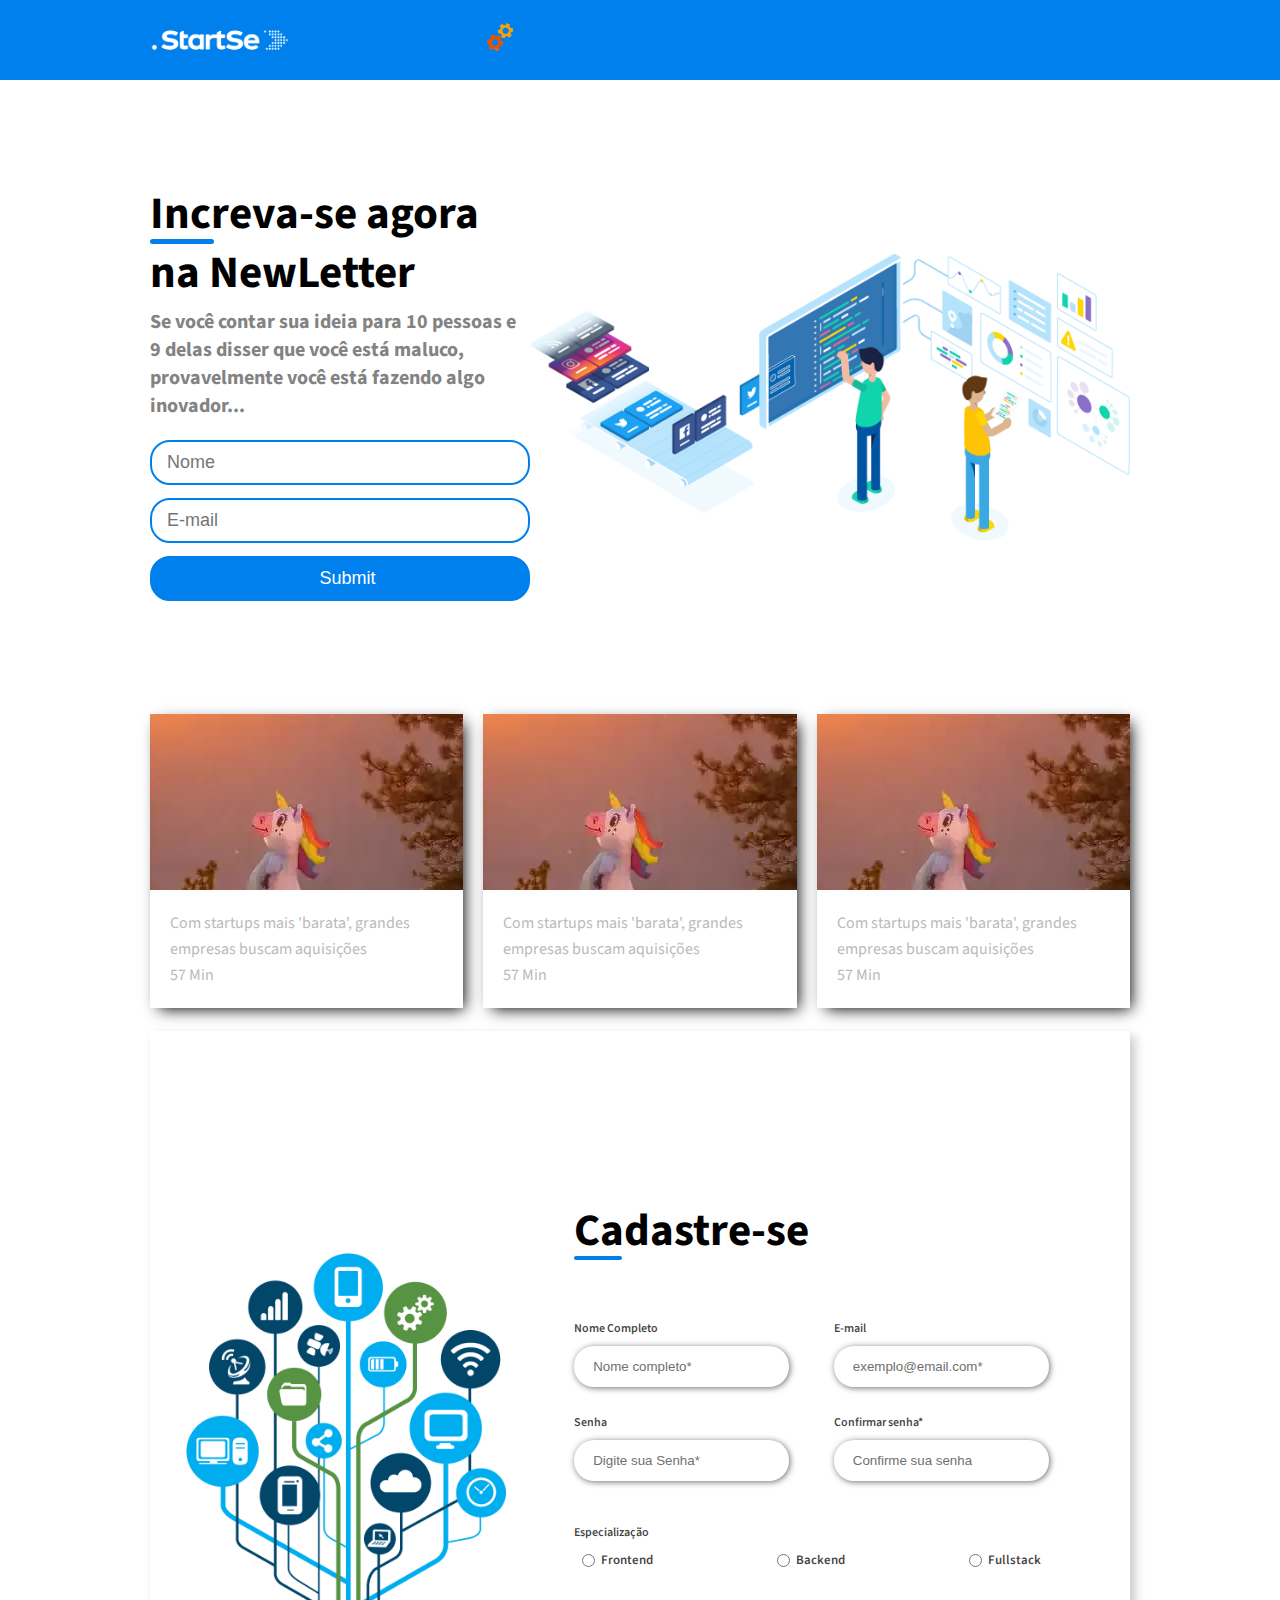
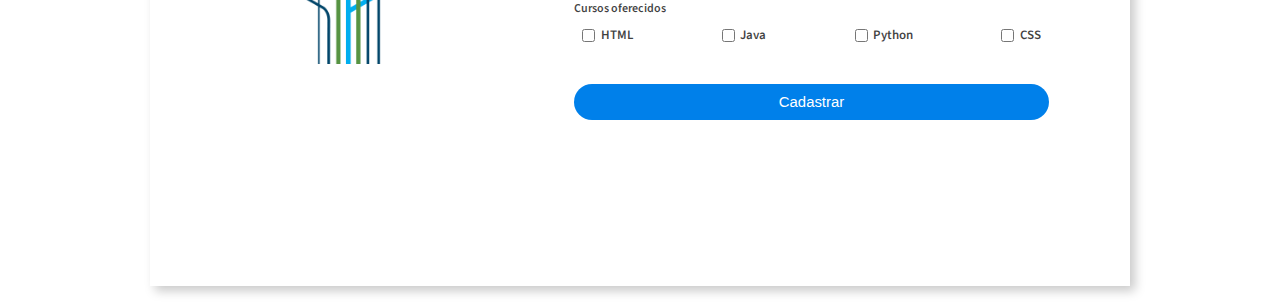
==== index.html @ c7c08594 "first commit" ====
<!DOCTYPE html>
<html lang="pt-br">

<head>
    <meta charset="UTF-8">
    <meta http-equiv="X-UA-Compatible" content="IE=edge">
    <meta name="viewport" content="width=device-width, initial-scale=1.0">
    <link rel="stylesheet" href="css/style.css" type="text/css">
    <link rel="stylesheet" href="css/responsive.css" type="text/css">
    <link rel="shortcut icon" type="imagem/x-icon" href="icon/icon2.gif">
    <title>StartSe Projeto Site</title>
</head>

<body>

    <header>
        <div class="container">
            <img src="./img/logo startse2.png" alt="logo">

            <div class="img2">
                <img src="./icon/icon2.gif" alt="logo">
            </div>

            <div class="menu-section">
                <div class="container-menu">
                    <input type="checkbox" id="checkbox-menu">
                    <label class="menu-button-conteiner" for="checkbox-menu">
                        <span></span>
                        <span></span>
                        <span></span>
                    </label>
                    <nav>
                        <ul>
                            <li>
                                <a href="#">Home</a>
                            </li>
                            <li>
                                <a href="#">Artigos</a>
                            </li>
                            <li>
                                <a href="#">Contato</a>
                            </li>
                        </ul>
                    </nav>
                </div>
            </div>
        </div>
    </header>

    <main>
        <div class="container-main">
            <div>
                <h2><span>Increva-se agora</span></h2>
                <h2>na NewLetter</h2>
                <h3>
                    Se você contar sua ideia para 10 pessoas e 9 delas disser que você está maluco, provavelmente você
                    está fazendo algo inovador...
                </h3>

                <form class="form-main">
                    <!--placeholder texto que fica no campo e quando clica ele some e começa do zero -->
                    <input type="text" placeholder="Nome">
                    <input type="email" placeholder="E-mail">
                    <input type="submit" placeholder="Enviar">
                </form>
            </div>
            <img src="./img/test2.png" alt="">
        </div>
    </main>

    <section class="cards">
        <div class="card">
            <div class="image">
                <img src="./img/unicornio.webp">
            </div>

            <div class="content">
                <p class="title text--medium">
                    Com startups mais 'barata', grandes empresas buscam aquisições
                </p>

                <div class="info">
                    <p class="text--medium">57 Min</p>
                </div>
            </div>
        </div>

        <div class="card">
            <div class="image">
                <img src="./img/unicornio.webp">
            </div>

            <div class="content">
                <p class="title text--medium">
                    Com startups mais 'barata', grandes empresas buscam aquisições
                </p>

                <div class="info">
                    <p class="text--medium">57 Min</p>
                </div>
            </div>
        </div>

        <div class="card">
            <div class="image">
                <img src="./img/unicornio.webp">
            </div>

            <div class="content">
                <p class="title text--medium">
                    Com startups mais 'barata', grandes empresas buscam aquisições
                </p>

                <div class="info">
                    <p class="text--medium">57 Min</p>
                </div>
            </div>
        </div>
    </section>



    <!-- Desafio -->










    <section id="conteiner-register">

        <div class="container-box">
            <div class="form-img">
                <img src="./img/cadastro1.png" alt="">
            </div>

            <div class="form">

                <form action="#">
                    <div class="form-title">

                        <div class="title">
                            <h2>Cadastre-se</h2>

                        </div>

                    </div>

                    <div class="input-group">

                        <div class="input-box">
                            <label for="fullname">Nome Completo</label>
                            <input type="text" name="fullname" id="fullname" placeholder="Nome completo*" required>
                        </div>

                        <div class="input-box">
                            <label for="email">E-mail</label>
                            <input type="email" name="email" id="email" placeholder="exemplo@email.com*" required>
                        </div>

                        <div class="input-box">
                            <label for="password">Senha</label>
                            <input type="password" name="password" id="password" placeholder="Digite sua Senha*"
                                required>
                        </div>

                        <div class="input-box">
                            <label for="Confirmpassword">Confirmar senha*</label>
                            <input type="password" id="Confirmpassword" name="Confirmpassword"
                                placeholder="Confirme sua senha" required>
                        </div>
                    </div>


                    <div class="radio-inputs">

                        <div class="radio-title">
                            <h6>Especialização</h6>
                        </div>

                        <div class="radio-group">

                            <div class="radio-input">
                                <input type="radio" id="frontend" name="dev-option">
                                <label for="frontend">Frontend</label>
                            </div>

                            <div class="radio-input">
                                <input type="radio" id="backend" name="dev-option">
                                <label for="backend">Backend</label>
                            </div>

                            <div class="radio-input">
                                <input type="radio" id="fullstack" name="dev-option">
                                <label for="fullstack">Fullstack</label>
                            </div>
                        </div>
                    </div>













                    <div class="checkbox-inputs">

                        <div class="checkbox-title">
                            <h6>Cursos oferecidos</h6>
                        </div>

                        <div class="checkbox-group">

                            <div class="checkbox-input">
                                <input type="checkbox" id="html" name="select">
                                <label for="html">HTML</label>
                            </div>

                            <div class="checkbox-input">
                                <input type="checkbox" id="java" name="select">
                                <label for="java">Java</label>
                            </div>

                            <div class="checkbox-input">
                                <input type="checkbox" id="python" name="select">
                                <label for="python">Python</label>
                            </div>

                            <div class="checkbox-input">
                                <input type="checkbox" id="css" name="select">
                                <label for="css">CSS</label>
                            </div>

                        </div>

                    </div>





















                    <!--
                    <div class="input-check">

                        <div class="title-check"> 
                            <h6>Curso oferecidos</h6>
                         </div>

                         <div class="radio-check">

                            <div class="check-input">
                               <input type="checkbox" name="tecnologia1" value="frontend" value="HTML">
                               <label for="tecnologia1">HTML+CSS</label>                                
                            </div>
                            
                             <div class="check-input">
                                <input type="checkbox" name="tecnologia3" value="frontend" value="Javascript">
                                <label for="tecnologia3">Javascript</label>                                
                             </div>                             
                             
                             <div class="check-input">
                                <input type="checkbox" name="tecnologia6" value="frontend" value="Python">
                                <label for="tecnologia5">Java+Python</label>                                
                             </div>
                             
                        </div>
                    </div>
                -->







                    <!--

                  <section class="teste">                    

                    <div class="info-check">
                        <input type="checkbox" required class="check-input">
                        <label class="check-label">Li e aceito termos de uso.</label>
                    </div>

                    
                  </section>

                  -->



                    <div class="button-register">
                        <button><a href="#">Cadastrar</a></button>
                    </div>

                </form>
            </div>
        </div>
    </section>



















</body>

</html>
---- css/style.css ----
@import url('https://fonts.googleapis.com/css2?family=Source+Sans+Pro:ital,wght@0,300;0,400;0,700;1,400&display=swap');
*{
    box-sizing: border-box;
    margin: 0;
    padding: 0;
    outline: 0;
}

html,
body {
    height: 100vh;
    font-family: "Source Sans Pro", 'sans-serif';
    text-rendering: optimizeLegibility;
    -webkit-font-smoothing: antialiased;    
} 

/*Header*/

header {
    background-color: #0080ed;
}

header .container{
    display: flex;
    align-items: center;
    justify-content: space-between;
    max-width: 980px;
    height: 80px;
    margin: auto;
}

header nav ul{
    display: flex;
}

header nav ul li {
    list-style: none;
}

header nav ul li a {
    text-decoration: none;
    color: white;
    text-transform: uppercase;
    font-size: 18px;
    padding: 24px;
    transition: all 250ms linear 0s;
}

header nav ul li a:hover {
    background: rgba(255,255,255,0.15);
}

header .container img{
    height: 30px;
}

header .container .img2 {         
    width: 450px;   
}

/* Main */
main {
    margin-bottom: 100px;
}

main .container-main{
    display: flex;
    align-items: center;
    justify-content: space-between;
    max-width: 980px;
    margin: 100px auto 0px auto;
}

h2{
    color: rgb(0,0,0);
    font-size: 45px;
    line-height: 50px;
    font-weight: bold;
    margin-top: 9px;
}

.container-main h2 span::after {
    content:'';
    display: flex;
    width: 4rem;
    height: 0.3rem;
    background-color: #0080ed;
    margin: 0 auto;
    position: absolute;
    border-radius: 10px;
}

h3{
    color: rgb(131,131,131);
    font-size: 20px;
    line-height: 28px;
    margin: 10px 0;
}

.form-main {
    margin-top: 20px;
}

.form-main input {
    width: 380px;
    padding-left: 15px;
    font-size: 18px;
    height: 45px;
    margin-bottom: 13px;
    border-radius: 20px;
    border: 2px solid #0080ed;
}
.form-main [type="submit"] {
    background-color: #0080ed;
    color: white;
}
.form-main [type="submit"]:hover {
    cursor: pointer;
}

main .container-main img{
    width: 600px;
}

/* Cards */

.cards {
    width: 90%;
    max-width: 980px;
    margin: auto;
    display: grid;
    grid-template-columns: repeat(auto-fit, minmax(250px, 1fr));
    grid-gap: 20px;
}

.text--medium{
    font-size: 16px;
    line-height: 26px;
    font-weight: 400;
    color: rgb(187,185,185);
}

.card{
    display: flex;
    flex-direction: column;
    cursor: pointer;
    box-shadow: 5px 5px 15px -4px #000000;
    transition: all 0.3s ease 0s;
}

.card:hover{
    transform: translateY(-7px);
}

.image {
    width: 100%;
    padding-top: 56.25%;
    overflow: hidden;
    position: relative;
}

.image img{
    position: absolute;
    border-radius: 10px;
    top: 50%;
    left: 50%;
    transform: translate(-50%, -50%);
}

.content {
    margin:20px;
}

.title{
    margin-bottom:0px;
}



















/* Desafio Cadastro */

#conteiner-register {
    height: 100vh;
    
    display: flex;
    justify-content: center;
    align-items: center;    
    font-family: "Source Sans Pro", sans-serif;
    text-rendering: optimizeLegibility;
    -webkit-font-smoothing: antialiased;    
    
}


/* container box*/

.container-box {
    width: 100%;
    height: 95vh;     
    display: flex;     
    align-items: center;
    max-width: 980px;    
    box-shadow: 5px 5px 10px rgba(0, 0, 0, .212);    
}

/* form img*/

.form-img {
    width: 40%;
    display: flex;
    justify-content: center;
    align-items: center;
    padding: 1rem;
}


/* tamanho da imagem form img*/


.form-img img {
    width: 20rem;
}

/* form centralizado*/

.form {
    width: 55%;
    display: flex;
    justify-content: center;
    align-items: center;
    flex-direction: column;
    background-color: #fff;
    padding: 2rem;
}



/* tible*/

.form-title {
    margin-bottom: 3rem;
    display: flex;
    justify-content: space-between;
    
}

/* efeito title*/
.form-title h2::after {
    content:'';
    display: block;
    width: 3rem;
    height: 0.3rem;
    background-color: #0080ed;
    margin: 0 auto;
    position: absolute;
    border-radius: 10px;
}

/* input group */
.input-group {
    display: flex;
    flex-wrap: wrap;
    justify-content: space-between;
    padding: 1rem 0;
}

/* espaçamentos dos input group */

.input-box {
    display: flex;
    flex-direction: column;
    margin-bottom: 1.1rem;

}

.input-box input {
    margin: 0.6rem 0;
    padding: 0.8rem 1.2rem;
    border:#707070;
    border-radius: 20px;
    box-shadow: 1px 1px 6px #707072; 
}

/* cor de dentro dos input group */

.input-box input:hover {
    background-color: #eeeeee71;
}

/* cor das bordas em volta dos input group*/

.input-box input:focus-visible {
    outline: 1px solid #0080ea;
}

.input-group label, 
.radio-title h6,
.checkbox-title h6 {
    font-size: 0.75rem;
    font-weight: 600;
    color: #000000c0;
}



.input-box input::placeholder {
    color: #707070;
}



    
 /* Radio */  
   
.radio-group {
    display: flex;
    justify-content: space-between;
    margin-top: 0.62em;
    padding: 0 0.5rem;
}

.radio-input {
    display: flex;
    align-items: center;
}



.radio-input input {
    margin-right: 0.35rem;

}

.radio-input  label {
    font-size: 0.81rem;
    font-weight: 600;
    color: #000000c0;
}

/* Espaçamento Checkbox*/
.checkbox-inputs {
    margin-top: 1.9em;
}

/* Checkbox*/

.checkbox-group {
    display: flex;
    justify-content: space-between;
    margin-top: 0.6em;
    padding: 0 0.5rem;
}

.checkbox-input {
    display: flex;
    align-items: center;
}



.checkbox-input input {
    margin-right: 0.35rem;

}

.checkbox-input  label {
    font-size: 0.81rem;
    font-weight: 600;
    color: #000000c0;
}


/* Botão*/

.button-register button {
    width: 100%;
    margin-top: 2.5rem;
    border: none;
    background-color: #0080ea;
    padding: 0.62rem;
    border-radius: 20px;
    cursor: pointer;
}

.button-register button:hover {
    background-color: #0080ed;
}

.button-register button a {
    text-decoration: none;
    font-size: 0.93rem;
    font-weight: 500;
    color: #fff;

}
---- css/responsive.css ----
@media (max-width: 1000px){
    main .container-main div{
        margin: auto;
    }
    main .container-main img{
        display: none;
    }   

    h2 {
        margin-left: 50px;
    }
    div h3 {
        margin-left: 50px;
    }
    .form-main{
        display: flex;
        align-items: center;
        width: 100%;
        padding-top: 30px;
        text-align: center;
        flex-direction: column;
    }
    input {
        margin:12px;
    }
}

@media (min-height: 631px) {
    .container-menu{
        display: none;
    }
}
@media (max-width: 1000px) {
    .container {
        padding: 0px 20px;
    }
}
@media (max-width: 630px) {
    nav {
        display: none;
    }
    main .container-menu img{
        display: none;
    }
    .container-menu{
        height: 100%;
        display:flex;
        align-items: center;
        justify-content: center;
    }

    #checkbox-menu {
        position: absolute;
        opacity: 0;
    }

    label{
        cursor: pointer;
        position: relative;
        display: block;
        height: 22px;
        width: 30px;
    }

    label span{
        position: absolute;
        display: block;
        height: 5px;
        width: 100%;
        background: white;
        border-radius: 30px;
        transition: 0.25s ease-in-out;
    }

    label span:nth-child(1){
        top: 0;
    }
    label span:nth-child(2){
        top: 8px;
    }
    label span:nth-child(3){
        top: 16px;
    }

    #checkbox-menu:checked + label span:nth-child(1){
        transform: rotate(-45deg);
        top: 8px
    }
    #checkbox-menu:checked + label span:nth-child(2){
        opacity: 0;
    }
    #checkbox-menu:checked + label span:nth-child(3){
        transform: rotate(45deg);
        top: 8px
    }  
}












/* Responsive register*/

@media screen and (max-width: 1000px){
    .container-box {
        margin: 50%;
    }
    .form-img{
        display: none;
    }

    .form {
        width: 100%;
    }




@media screen and (max-width: 1064px) {
    .container-box {
        width: 90%;
        height: auto;
    }

    .input-group {
        flex-direction: column;
        overflow-y: scroll;
        flex-wrap: nowrap;
        max-height: 10rem;
        padding-right: 5rem;
    }

    .radio-inputs {
        margin-top: 1rem;
    }
  
  

 

   



    
}


}
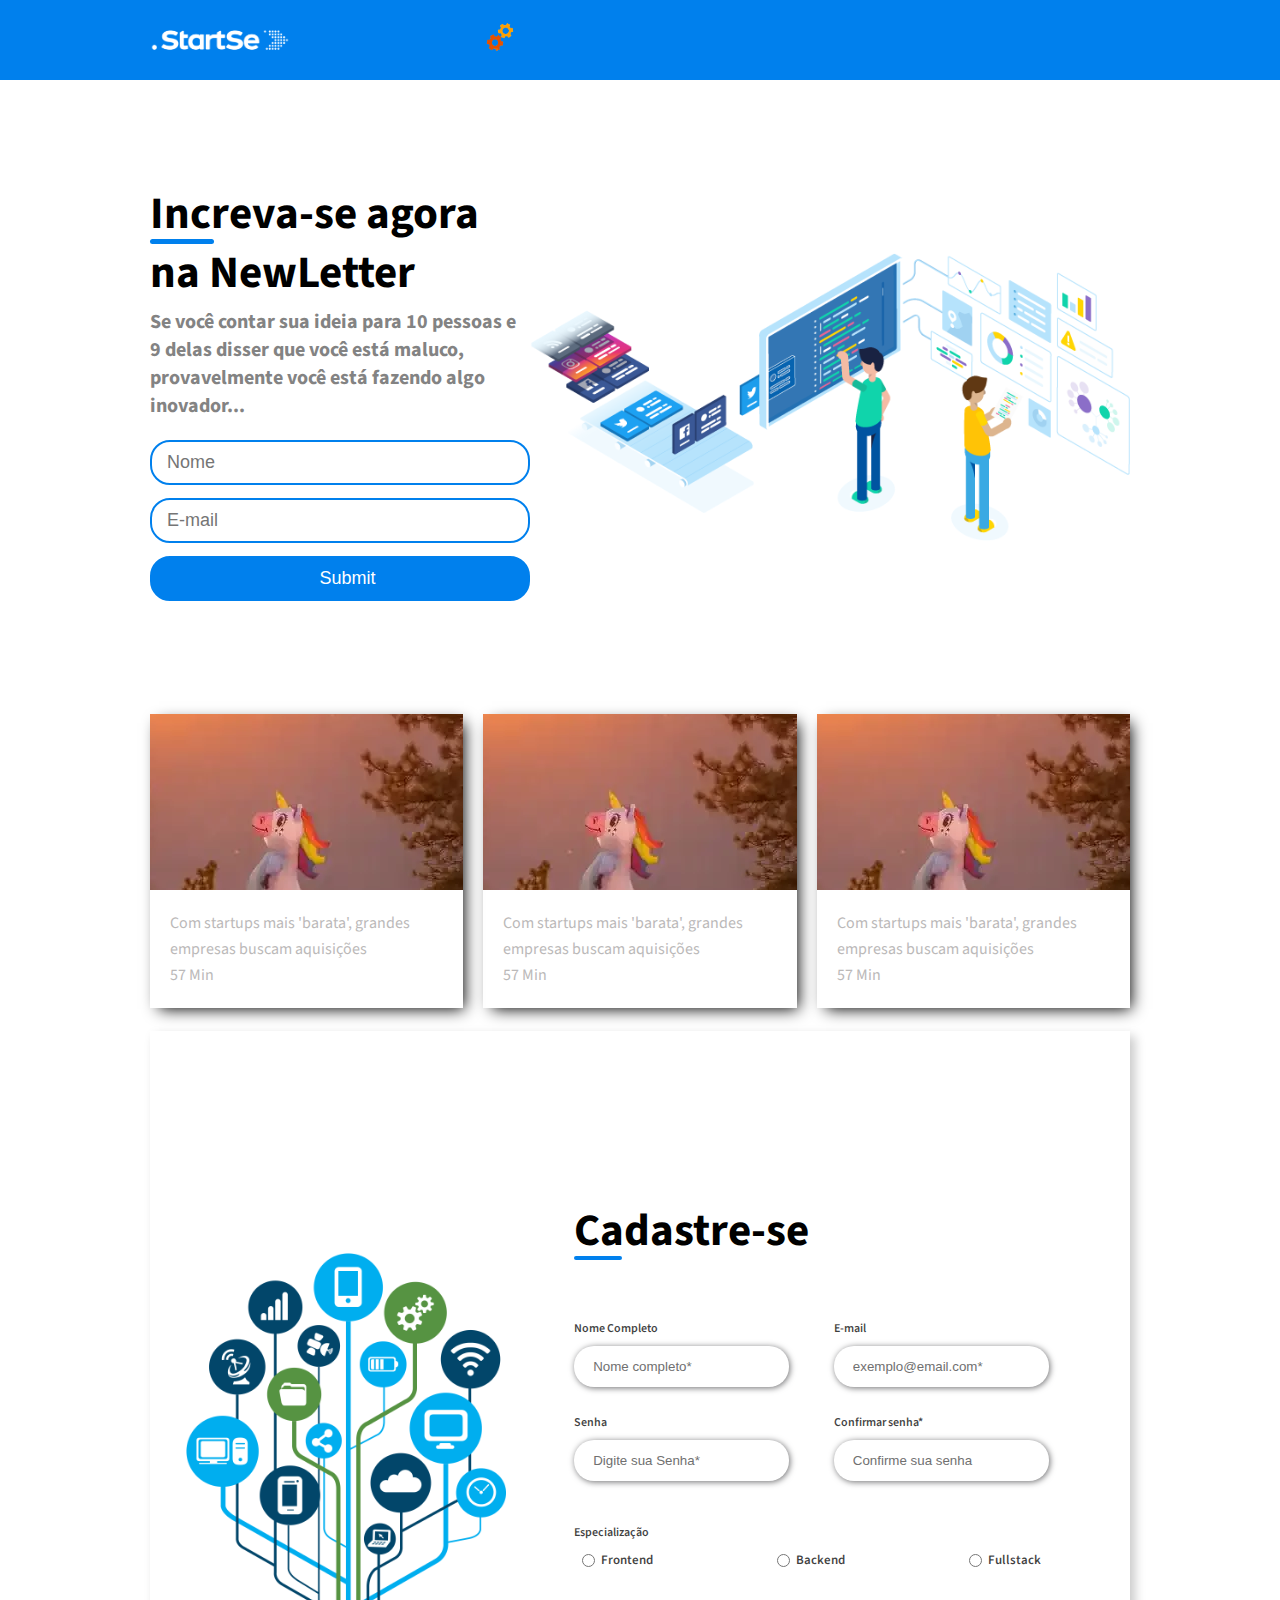
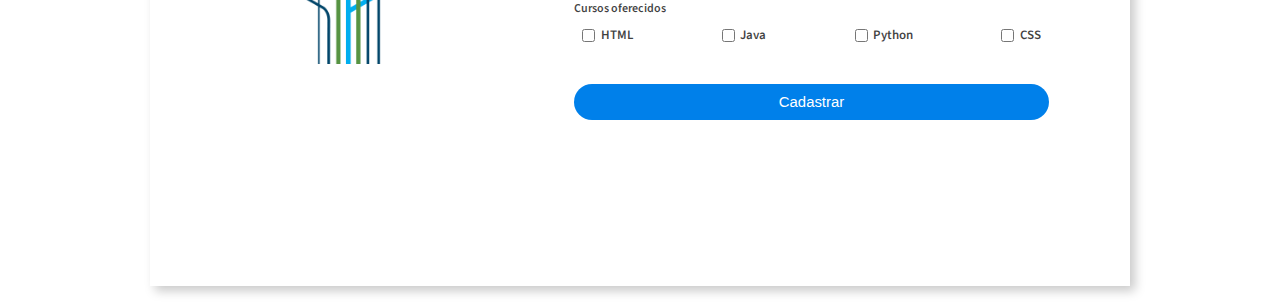
==== commit 806f82db: "Adciona uma classe a lista da nav" ====
--- a/index.html
+++ b/index.html
@@ -30,7 +30,7 @@
                         <span></span>
                     </label>
                     <nav>
-                        <ul>
+                        <ul class="menu">
                             <li>
                                 <a href="#">Home</a>
                             </li>
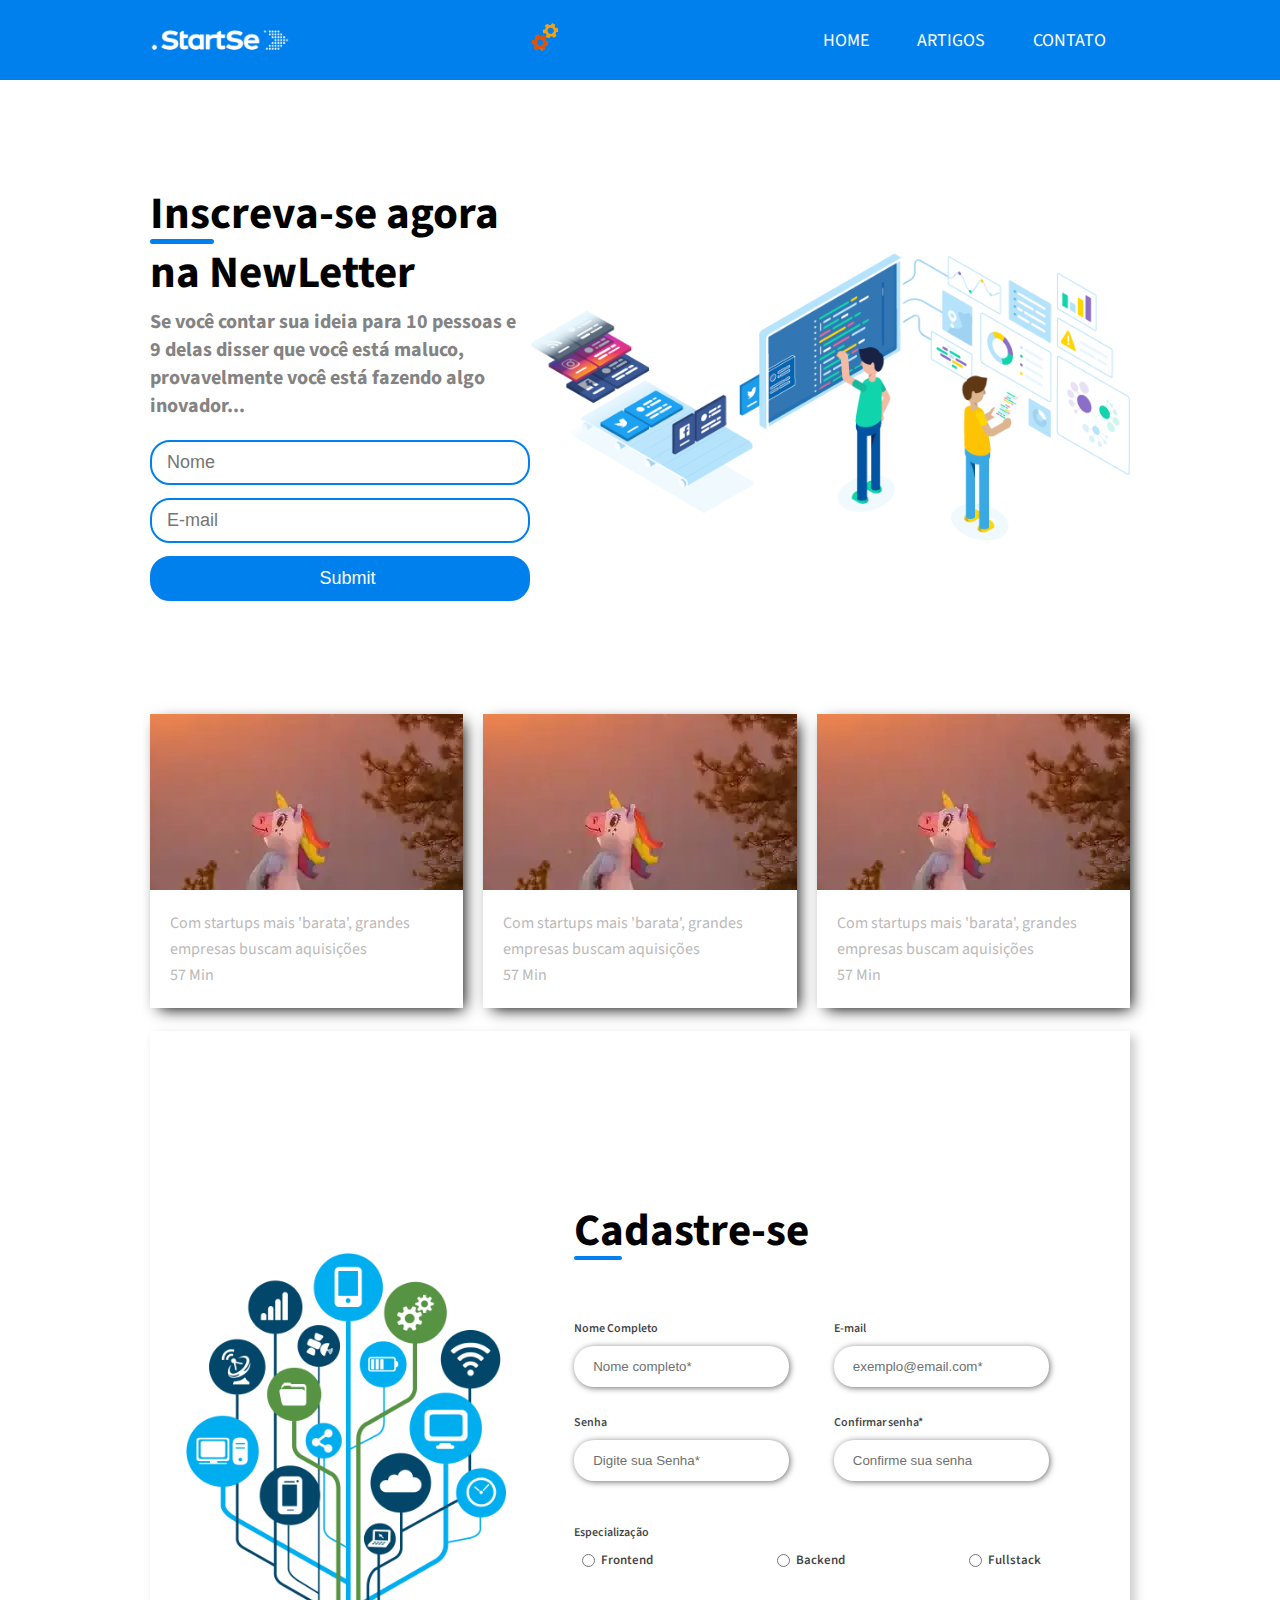
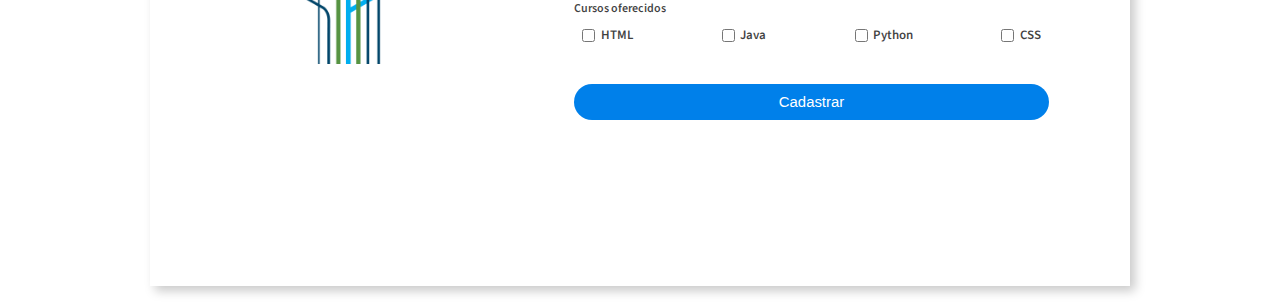
==== commit c079d742: "Correção do titulo" ====
--- a/index.html
+++ b/index.html
@@ -50,7 +50,7 @@
     <main>
         <div class="container-main">
             <div>
-                <h2><span>Increva-se agora</span></h2>
+                <h2><span>Inscreva-se agora</span></h2>
                 <h2>na NewLetter</h2>
                 <h3>
                     Se você contar sua ideia para 10 pessoas e 9 delas disser que você está maluco, provavelmente você
--- a/css/style.css
+++ b/css/style.css
@@ -54,9 +54,11 @@
     height: 30px;
 }
 
-header .container .img2 {         
-    width: 450px;   
-}
+#checkbox-menu {
+    display: none;
+}
+
+
 
 /* Main */
 main {
--- a/css/responsive.css
+++ b/css/responsive.css
@@ -25,34 +25,57 @@
     }
 }
 
-@media (min-height: 631px) {
-    .container-menu{
-        display: none;
-    }
-}
+
 @media (max-width: 1000px) {
     .container {
         padding: 0px 20px;
     }
 }
 @media (max-width: 630px) {
-    nav {
-        display: none;
-    }
+
+   .menu-button-conteiner {
+    display: flex;
+   }
+
+   .menu {
+    position: absolute;
+    margin-top: 30px;
+    flex-direction: column;
+    width: 100vw;
+    justify-content: center;
+    align-items: center;
+    left: 100%;
+    transform: translateX(100vw);
+    transition: 0.5s ease transform;
+
+   }
+
+   .menu>li {
+    display: flex;
+    justify-content: center;
+    margin: 0;
+    padding: 0px;
+    width: 100%;
+    color: white;
+    background-color: #0080ed;
+    border-radius: 5px;
+
+   }
+
+   .menu>li:not(:last-child) {
+    border-bottom: 1px solid white;
+
+   }
+
+   .menu li a {
+    flex: 1;
+    text-align: center;
+
+   } 
+  
     main .container-menu img{
         display: none;
-    }
-    .container-menu{
-        height: 100%;
-        display:flex;
-        align-items: center;
-        justify-content: center;
-    }
-
-    #checkbox-menu {
-        position: absolute;
-        opacity: 0;
-    }
+    }    
 
     label{
         cursor: pointer;
@@ -92,7 +115,21 @@
     #checkbox-menu:checked + label span:nth-child(3){
         transform: rotate(45deg);
         top: 8px
-    }  
+    } 
+
+
+    nav.menu {
+        width: 100%;
+
+    }
+
+    #checkbox-menu:checked~nav .menu {
+        transform: translateX(-100vw);
+        transition: 0.5s ease transform;
+    }
+    
+
+
 }
 
 
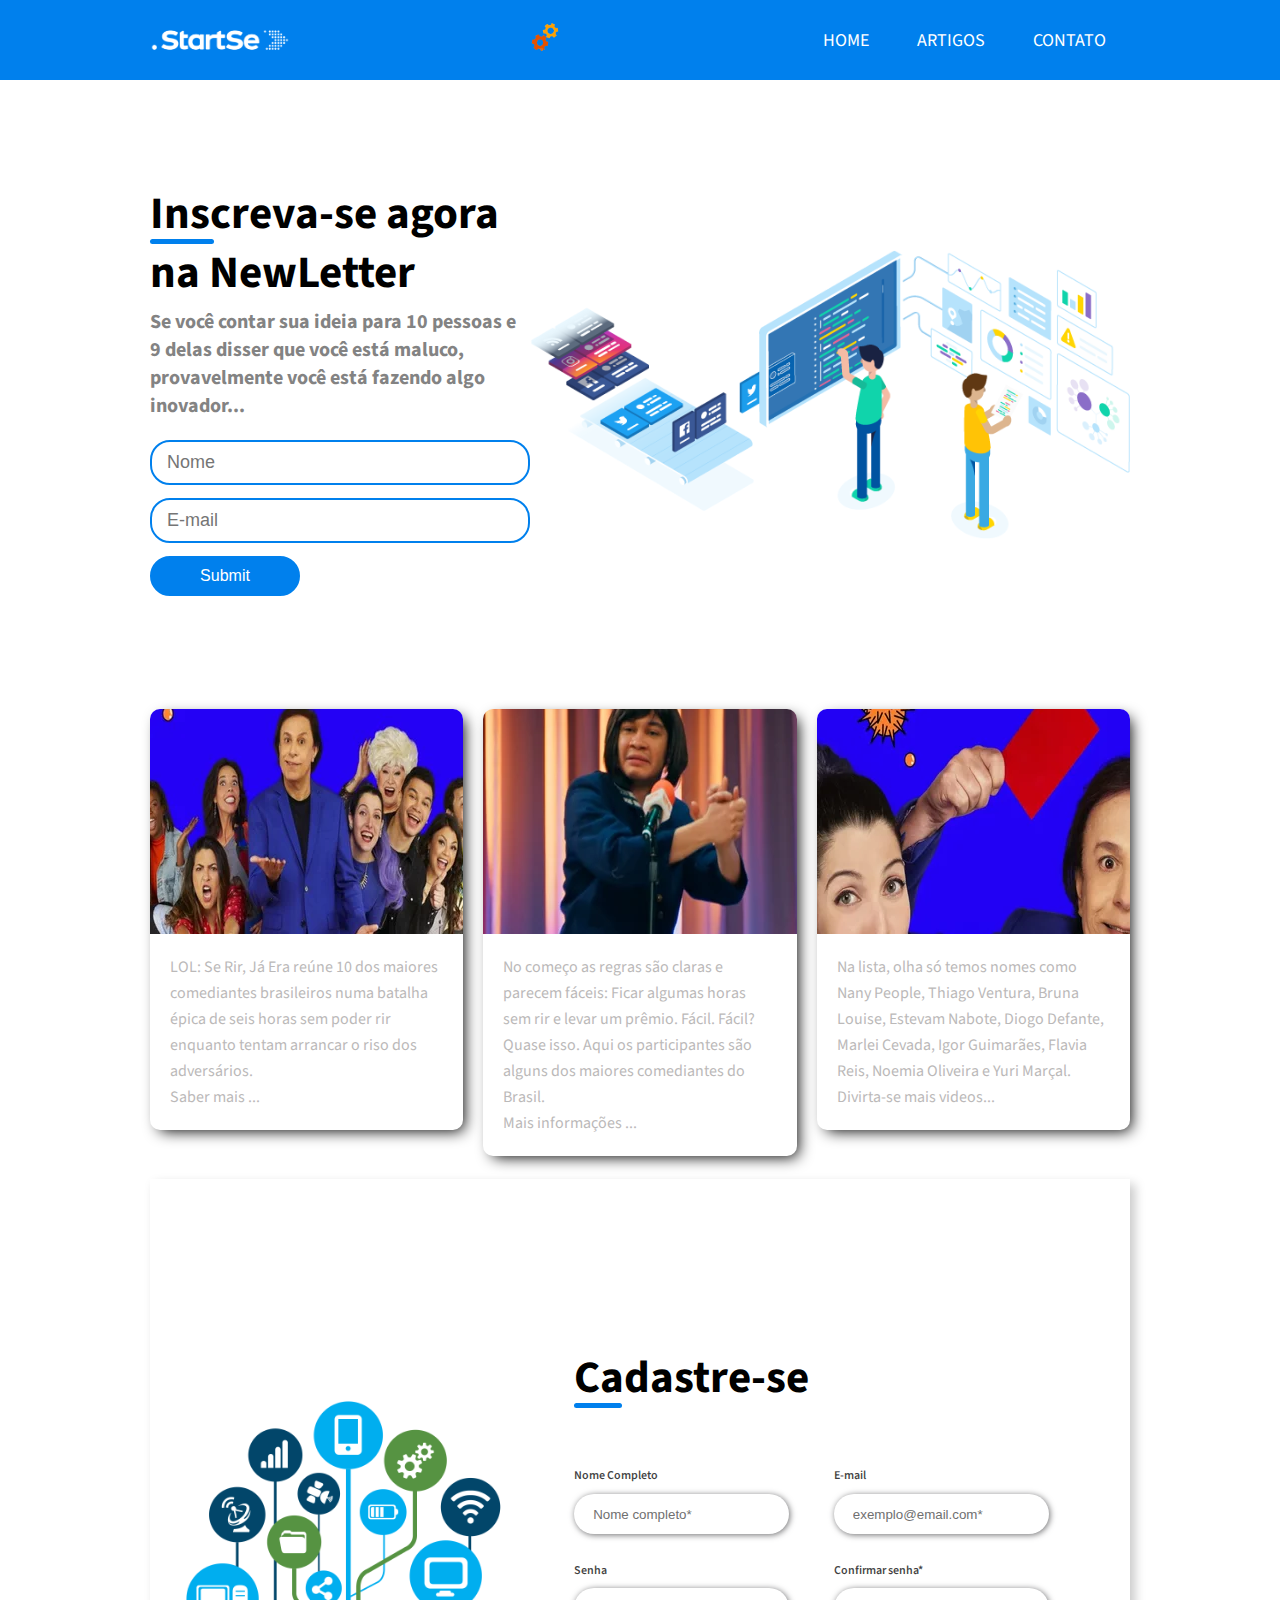
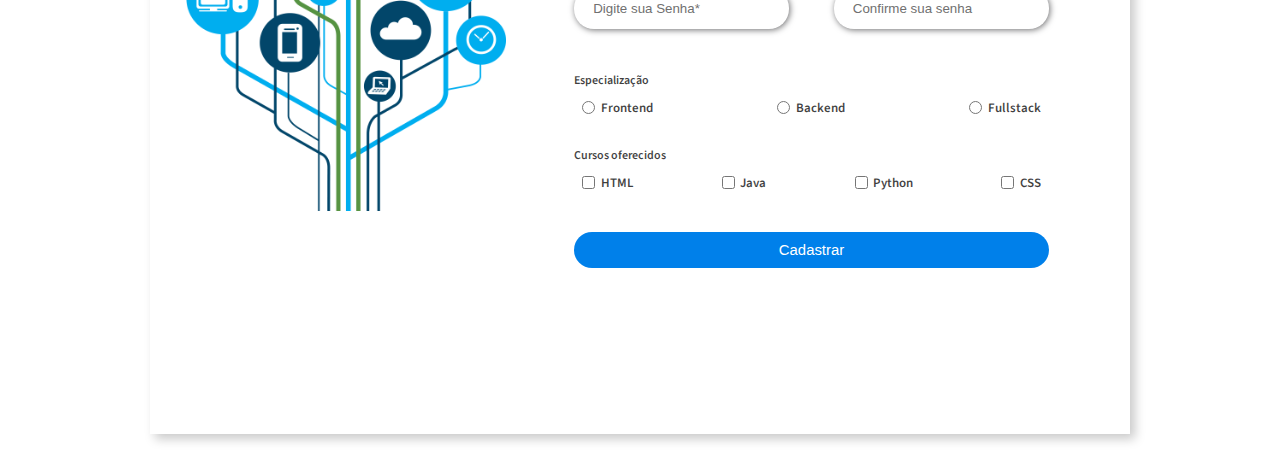
==== commit e2def0ee: "Implementa página de artigos e adiciona links aos cards e menus." ====
--- a/index.html
+++ b/index.html
@@ -32,13 +32,13 @@
                     <nav>
                         <ul class="menu">
                             <li>
-                                <a href="#">Home</a>
+                                <a href="#home">Home</a>
                             </li>
                             <li>
-                                <a href="#">Artigos</a>
+                                <a href="#artigos">Artigos</a>
                             </li>
                             <li>
-                                <a href="#">Contato</a>
+                                <a href="#conteiner-register">Contato</a>
                             </li>
                         </ul>
                     </nav>
@@ -47,7 +47,7 @@
         </div>
     </header>
 
-    <main>
+    <main id="home">
         <div class="container-main">
             <div>
                 <h2><span>Inscreva-se agora</span></h2>
@@ -68,54 +68,66 @@
         </div>
     </main>
 
-    <section class="cards">
-        <div class="card">
-            <div class="image">
-                <img src="./img/unicornio.webp">
-            </div>
-
-            <div class="content">
-                <p class="title text--medium">
-                    Com startups mais 'barata', grandes empresas buscam aquisições
-                </p>
-
-                <div class="info">
-                    <p class="text--medium">57 Min</p>
-                </div>
-            </div>
-        </div>
-
-        <div class="card">
-            <div class="image">
-                <img src="./img/unicornio.webp">
-            </div>
-
-            <div class="content">
-                <p class="title text--medium">
-                    Com startups mais 'barata', grandes empresas buscam aquisições
-                </p>
-
-                <div class="info">
-                    <p class="text--medium">57 Min</p>
-                </div>
-            </div>
-        </div>
-
-        <div class="card">
-            <div class="image">
-                <img src="./img/unicornio.webp">
-            </div>
-
-            <div class="content">
-                <p class="title text--medium">
-                    Com startups mais 'barata', grandes empresas buscam aquisições
-                </p>
-
-                <div class="info">
-                    <p class="text--medium">57 Min</p>
-                </div>
-            </div>
-        </div>
+    <section id="artigos" class="cards">
+
+        <a href="./artigos/lol/lol.html">
+            <div class="card">
+                <div class="image">
+                    <img src="./img/lol.webp">
+                </div>
+
+                <div class="content">
+                    <p class="title text--medium">
+                        LOL: Se Rir, Já Era reúne 10 dos maiores comediantes brasileiros numa batalha épica de seis
+                        horas sem poder rir
+                        enquanto tentam arrancar o riso dos adversários.
+                    </p>
+
+                    <div class="info">
+                        <p class="text--medium">Saber mais ...</p>
+                    </div>
+                </div>
+            </div>
+        </a>
+        <!--AQUI VEM A OUTRA PAGINA-->
+        <a href="./artigos/lol/lol_info.html">
+            <div class="card">
+
+                <div class="image">
+                    <img src="./img/lol2.webp">
+                </div>
+
+                <div class="content">
+                    <p class="title text--medium">
+                        No começo as regras são claras e parecem fáceis: Ficar algumas horas sem rir e levar um prêmio.
+                        Fácil. Fácil? Quase isso. Aqui os participantes são alguns dos maiores comediantes do Brasil.
+                    </p>
+
+                    <div class="info">
+                        <p class="text--medium">Mais informações ...</p>
+                    </div>
+                </div>
+            </div>
+        </a>
+        <!--AQUI VEM A OUTRA PAGINA-->
+        <a href="./artigos/lol/lol_videos.html">
+            <div class="card">
+                <div class="image">
+                    <img src="./img/lol3.webp">
+                </div>
+
+                <div class="content">
+                    <p class="title text--medium">
+                        Na lista, olha só temos nomes como Nany People, Thiago Ventura, Bruna Louise, Estevam Nabote,
+                        Diogo Defante, Marlei Cevada, Igor Guimarães, Flavia Reis, Noemia Oliveira e Yuri Marçal. 
+                    </p>
+
+                    <div class="info">
+                        <p class="text--medium">Divirta-se mais videos...</p>
+                    </div>
+                </div>
+            </div>
+        </a>
     </section>
 
 
--- a/css/style.css
+++ b/css/style.css
@@ -8,7 +8,7 @@
 
 html,
 body {
-    height: 100vh;
+    
     font-family: "Source Sans Pro", 'sans-serif';
     text-rendering: optimizeLegibility;
     -webkit-font-smoothing: antialiased;    
@@ -115,9 +115,16 @@
 .form-main [type="submit"] {
     background-color: #0080ed;
     color: white;
-}
+    width: 150px;
+    padding-left: 0px;
+    font-size: 16px;
+    height: 40px;
+}
+
 .form-main [type="submit"]:hover {
     cursor: pointer;
+    background-color: rgba(0, 128, 237, 0.75);
+    transform: translateY(-2px);
 }
 
 main .container-main img{
@@ -125,6 +132,12 @@
 }
 
 /* Cards */
+
+a {
+    text-decoration: none;
+}
+
+
 
 .cards {
     width: 90%;
@@ -148,6 +161,7 @@
     cursor: pointer;
     box-shadow: 5px 5px 15px -4px #000000;
     transition: all 0.3s ease 0s;
+    border-radius: 10px;
 }
 
 .card:hover{
@@ -159,12 +173,14 @@
     padding-top: 56.25%;
     overflow: hidden;
     position: relative;
+    border-radius: 10px 10px 0 0;
+    height: 225px;
 }
 
 .image img{
     position: absolute;
     border-radius: 10px;
-    top: 50%;
+    top: 62%;
     left: 50%;
     transform: translate(-50%, -50%);
 }
@@ -198,8 +214,7 @@
 /* Desafio Cadastro */
 
 #conteiner-register {
-    height: 100vh;
-    
+    height: 100vh;    
     display: flex;
     justify-content: center;
     align-items: center;    
@@ -401,7 +416,8 @@
 }
 
 .button-register button:hover {
-    background-color: #0080ed;
+    background-color: rgba(0, 128, 237, 0.75);
+    transform: translateY(-2px);
 }
 
 .button-register button a {
--- a/css/responsive.css
+++ b/css/responsive.css
@@ -117,7 +117,6 @@
         top: 8px
     } 
 
-
     nav.menu {
         width: 100%;
 
